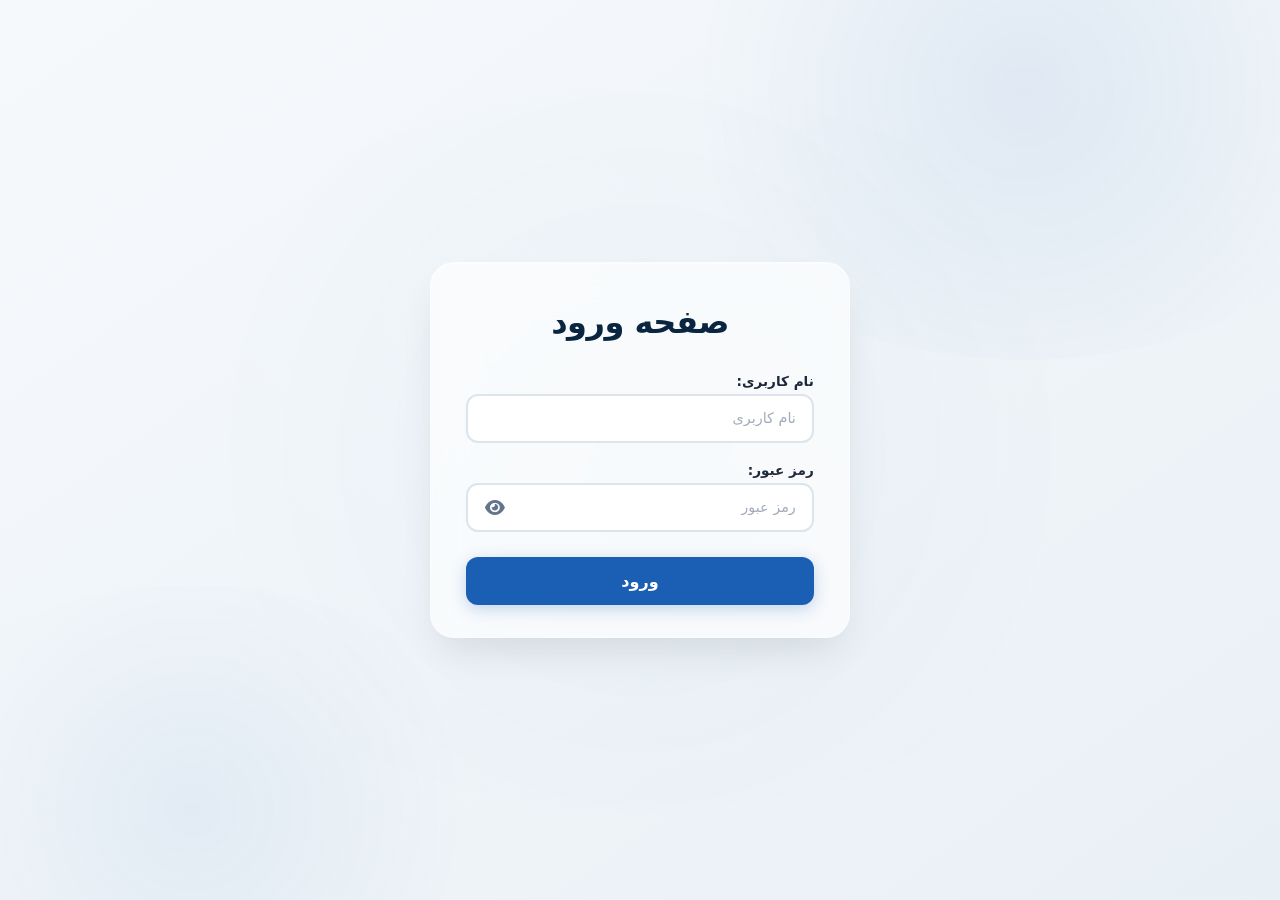
==== index.html @ 11a48a51 "Initial commit" ====
<html lang="fa" dir="rtl">
  <head>
    <meta charset="UTF-8" />
    <meta name="viewport" content="width=device-width, initial-scale=1.0" />
    <title>پنل لاگین</title>
    <link
      rel="stylesheet"
      href="https://cdnjs.cloudflare.com/ajax/libs/font-awesome/6.5.1/css/all.min.css"
    />

    <link rel="stylesheet" href="./style.css" />
  </head>
  <body>
    <div class="login-container">
      <div class="login-card">
        <!-- ===== هدر ===== -->
        <div class="login-header">
          <h1>صفحه ورود</h1>
        </div>
        <!-- <div
            class="divider"
            style="
              width: 100%;
              height: 2px;
              background: var(--border-color);
              margin: 0.8rem 0 1.5rem 0;
              border-radius: 4px;
              position: relative;
            "
          ></div> -->
        <form class="login-form" id="loginForm" novalidate>
          <div class="form-group">
            <label for="username">نام کاربری:</label>

            <div class="input-wrapper">
              <input
                type="text"
                placeholder="نام کاربری"
                id="username"
                autocomplete="current-password"
                required
              />
              <!-- حداقل و حداکثر  برای نام کار بری هنوز تعریف نشده -->
            </div>
            <div class="form-error" id="usernameError">
              <span>لطفاً نام کاربری را وارد کنید</span>
            </div>
          </div>
          <div class="form-group">
            <label for="password">رمز عبور:</label>
            <div class="input-wrapper">
              <input
                type="password"
                name="password"
                id="password"
                placeholder="رمز عبور"
                autocomplete="current-password"
                required
              />
              <button
                type="button"
                class="toggle-password"
                id="togglePassword"
                title="نمایش/مخفی کردن رمز"
                aria-label="نمایش یا مخفی کردن رمز عبور"
              >
                <i class="fas fa-eye"></i>
              </button>
            </div>
            <div class="form-error" id="passwordError">
              <span>لطفاً رمز عبور را وارد کنید</span>
            </div>
          </div>
          <button type="submit" class="btn btn-primary" id="loginBtn">
            ورود
          </button>
        </form>
      </div>
    </div>

    <div id="toast" class="toast">
      <span id="toastMessage">عملیات موفق</span>
    </div>
    <script src="./script.js"></script>
  </body>
</html>
---- style.css ----
/* ============================================================ */
/* ===== VARIABLES (همان تم داشبورد) ===== */
/* ============================================================ */
:root {
    --bg-primary: #f6f9fc;
    --bg-secondary: #e9f0f5;
    --bg-card: rgba(255, 255, 255, 0.85);
    --text-primary: #0a2540;
    --text-secondary: #1e293b;
    --text-muted: #64748b;
    --border-color: rgba(255, 255, 255, 0.5);
    --shadow: 0 20px 40px -12px rgba(0, 20, 40, 0.1);
    --shadow-hover: 0 24px 48px -12px rgba(0, 20, 40, 0.15);
    --input-bg: white;
    --input-border: #dce4ec;
    --row-hover: #e8f0fa;
    --badge-color: #1a5fb4;
    --error-bg: #fee2e2;
    --error-color: #dc2626;
    --toast-bg: #0a2540;
    --primary-color: #1a5fb4;
    --primary-hover: #0e4a92;
    --transition: all 0.3s ease;
    --glass-bg: rgba(255, 255, 255, 0.65);
    --glass-border: rgba(255, 255, 255, 0.3);
    --radius: 24px;
    --radius-sm: 12px;
}

/* ============================================================ */
/* ===== RESET & BASE ===== */
/* ============================================================ */
* {
    margin: 0;
    padding: 0;
    box-sizing: border-box;
    font-family: "Segoe UI", "Tahoma", system-ui, -apple-system, sans-serif;
}

body {
    background: linear-gradient(145deg, var(--bg-primary) 0%, var(--bg-secondary) 100%);
    min-height: 100vh;
    display: flex;
    align-items: center;
    justify-content: center;
    padding: 1rem;
    position: relative;
    overflow: hidden;
}

/* ============================================================ */
/* ===== پس‌زمینه با دایره‌های محو (شیشه‌ای) ===== */
/* ============================================================ */

/* دایره بزرگ بالا-راست */
body::before {
    content: '';
    position: fixed;
    top: -20%;
    right: -10%;
    width: 60%;
    height: 60%;
    background: radial-gradient(circle, rgba(26, 95, 180, 0.08) 0%, transparent 70%);
    border-radius: 50%;
    pointer-events: none;
    z-index: 0;
    animation: floatBubble 8s ease-in-out infinite;
}

/* دایره کوچک پایین-چپ */
body::after {
    content: '';
    position: fixed;
    bottom: -15%;
    left: -10%;
    width: 50%;
    height: 50%;
    background: radial-gradient(circle, rgba(26, 95, 180, 0.06) 0%, transparent 70%);
    border-radius: 50%;
    pointer-events: none;
    z-index: 0;
    animation: floatBubble 10s ease-in-out infinite reverse;
}

/* دایره سوم (میانی - برای عمق بیشتر) */
.bubble-3 {
    position: fixed;
    top: 50%;
    left: 50%;
    transform: translate(-50%, -50%);
    width: 80%;
    height: 80%;
    background: radial-gradient(circle, rgba(26, 95, 180, 0.03) 0%, transparent 70%);
    border-radius: 50%;
    pointer-events: none;
    z-index: 0;
    animation: floatBubble 12s ease-in-out infinite alternate;
}

/* انیمیشن شناور شدن حباب‌ها */
@keyframes floatBubble {
    0% {
        transform: translate(0, 0) scale(1);
    }
    33% {
        transform: translate(20px, -30px) scale(1.05);
    }
    66% {
        transform: translate(-20px, 20px) scale(0.95);
    }
    100% {
        transform: translate(10px, -10px) scale(1.02);
    }
}

/* ============================================================ */
/* ===== کانتینر لاگین ===== */
/* ============================================================ */
.login-container {
    width: 100%;
    max-width: 420px;
    position: relative;
    z-index: 1;
    animation: slideUp 0.6s cubic-bezier(0.22, 1, 0.36, 1);
}

@keyframes slideUp {
    0% {
        opacity: 0;
        transform: translateY(40px) scale(0.96);
    }
    100% {
        opacity: 1;
        transform: translateY(0) scale(1);
    }
}

/* ============================================================ */
/* ===== کارت لاگین (شیشه‌ای) ===== */
/* ============================================================ */
.login-card {
    background: var(--glass-bg);
    backdrop-filter: blur(24px);
    -webkit-backdrop-filter: blur(24px);
    border-radius: var(--radius);
    padding: 2.5rem 2.2rem 2rem;
    box-shadow: 
        0 20px 40px -12px rgba(0, 20, 40, 0.12),
        inset 0 1px 0 rgba(255, 255, 255, 0.5);
    border: 1px solid var(--glass-border);
    transition: var(--transition);
}

.login-card:hover {
    box-shadow: 
        0 24px 48px -12px rgba(0, 20, 40, 0.18),
        inset 0 1px 0 rgba(255, 255, 255, 0.6);
    transform: translateY(-2px);
}

/* ============================================================ */
/* ===== هدر ===== */
/* ============================================================ */
.login-header {
    text-align: center;
    margin-bottom: 2rem;
}

.login-header h1 {
    font-size: 2rem;
    font-weight: 700;
    color: var(--text-primary);
    margin-bottom: 0.6rem;
    letter-spacing: -0.5px;
}

/* ===== خط جداکننده زیر تیتر ===== */
.divider {
    width: 50px;
    height: 3.5px;
    background: linear-gradient(90deg, var(--badge-color), var(--primary-color));
    margin: 0 auto 0.8rem auto;
    border-radius: 4px;
    transition: var(--transition);
}

/* ===== زیرنویس ===== */
.login-subtitle {
    color: var(--text-muted);
    font-size: 0.9rem;
    font-weight: 400;
    line-height: 1.6;
}

/* ============================================================ */
/* ===== فرم ===== */
/* ============================================================ */
.login-form {
    display: flex;
    flex-direction: column;
    gap: 1.2rem;
}

/* ===== گروه فیلدها ===== */
.form-group {
    display: flex;
    flex-direction: column;
    gap: 0.3rem;
}

.form-group label {
    font-weight: 600;
    font-size: 0.85rem;
    color: var(--text-secondary);
}

/* ===== کانتینر ورودی ===== */
.input-wrapper {
    position: relative;
    display: flex;
    align-items: center;
}

.input-wrapper input {
    width: 100%;
    padding: 0.85rem 1rem;
    padding-left: 3.2rem;
    border-radius: var(--radius-sm);
    border: 2px solid var(--input-border);
    background: var(--input-bg);
    font-size: 0.95rem;
    color: var(--text-primary);
    transition: var(--transition);
    direction: rtl;
}

.input-wrapper input:focus {
    outline: none;
    border-color: var(--badge-color);
    box-shadow: 0 0 0 4px rgba(26, 95, 180, 0.1);
}

.input-wrapper input::placeholder {
    color: var(--text-muted);
    font-size: 0.9rem;
    opacity: 0.6;
}

.input-wrapper input.error {
    border-color: var(--error-color);
    background: var(--error-bg);
}

.input-wrapper input.error:focus {
    box-shadow: 0 0 0 4px rgba(220, 38, 38, 0.1);
}

/* ===== دکمه نمایش رمز (چشم) ===== */
.toggle-password {
    position: absolute;
    left: 0.8rem;
    background: none;
    border: none;
    color: var(--text-muted);
    cursor: pointer;
    font-size: 1.1rem;
    transition: var(--transition);
    padding: 6px;
    display: flex;
    align-items: center;
    justify-content: center;
    border-radius: 8px;
}

.toggle-password:hover {
    color: var(--badge-color);
    background: rgba(26, 95, 180, 0.06);
}

.toggle-password:active {
    transform: scale(0.9);
}

/* ===== خطاهای فیلد ===== */
.form-error {
    color: var(--error-color);
    font-size: 0.75rem;
    display: none;
    padding-right: 0.5rem;
    margin-top: 0.1rem;
}

.form-error.show {
    display: block;
}

/* ============================================================ */
/* ===== دکمه لاگین ===== */
/* ============================================================ */
.btn {
    padding: 0.9rem 1.8rem;
    border-radius: var(--radius-sm);
    border: none;
    font-weight: 700;
    font-size: 1rem;
    cursor: pointer;
    transition: all 0.3s cubic-bezier(0.4, 0, 0.2, 1);
    width: 100%;
    margin-top: 0.4rem;
    position: relative;
    overflow: hidden;
}

.btn-primary {
    background: var(--primary-color);
    color: white;
    box-shadow: 0 4px 16px rgba(26, 95, 180, 0.25);
}

.btn-primary::before {
    content: '';
    position: absolute;
    top: 0;
    left: 0;
    right: 0;
    bottom: 0;
    background: var(--primary-hover);
    opacity: 0;
    transition: var(--transition);
    border-radius: var(--radius-sm);
}

.btn-primary:hover::before {
    opacity: 1;
}

.btn-primary:hover {
    transform: translateY(-2px);
    box-shadow: 0 8px 28px rgba(26, 95, 180, 0.35);
}

.btn-primary:active {
    transform: scale(0.97);
}

.btn-primary:disabled {
    opacity: 0.7;
    cursor: not-allowed;
    transform: none !important;
}

.btn-primary .btn-text {
    position: relative;
    z-index: 1;
}

/* ===== حالت لودینگ ===== */
.btn-primary .spinner {
    display: none;
    width: 22px;
    height: 22px;
    border: 2.5px solid rgba(255, 255, 255, 0.3);
    border-top-color: white;
    border-radius: 50%;
    animation: spin 0.7s linear infinite;
    position: relative;
    z-index: 1;
}

.btn-primary.loading .spinner {
    display: inline-block;
}

.btn-primary.loading .btn-text {
    display: none;
}

@keyframes spin {
    to {
        transform: rotate(360deg);
    }
}

/* ============================================================ */
/* ===== TOAST (اعلان) ===== */
/* ============================================================ */
.toast {
    position: fixed;
    bottom: 2rem;
    right: 2rem;
    left: 2rem;
    max-width: 420px;
    margin: 0 auto;
    background: var(--toast-bg);
    color: white;
    padding: 0.85rem 1.8rem;
    border-radius: var(--radius-sm);
    box-shadow: 0 10px 30px rgba(0, 0, 0, 0.2);
    font-weight: 500;
    opacity: 0;
    transform: translateY(20px) scale(0.95);
    transition: all 0.4s cubic-bezier(0.22, 1, 0.36, 1);
    pointer-events: none;
    z-index: 999;
    text-align: center;
    font-size: 0.95rem;
}

.toast.show {
    opacity: 1;
    transform: translateY(0) scale(1);
    pointer-events: auto;
}

.toast.error {
    background: #b91c1c;
}

.toast.success {
    background: #16a34a;
}

/* ============================================================ */
/* ===== RESPONSIVE ===== */
/* ============================================================ */

/* ===== تبلت و موبایل بزرگ (تا 768px) ===== */
@media (max-width: 768px) {
    .login-container {
        max-width: 380px;
    }

    .login-card {
        padding: 2rem 1.8rem 1.8rem;
        border-radius: 20px;
    }

    .login-header h1 {
        font-size: 1.7rem;
    }

    .login-subtitle {
        font-size: 0.85rem;
    }

    .input-wrapper input {
        padding: 0.75rem 0.9rem;
        padding-left: 3rem;
        font-size: 0.9rem;
    }

    .btn {
        padding: 0.8rem 1.4rem;
        font-size: 0.95rem;
    }
}

/* ===== موبایل متوسط (تا 480px) ===== */
@media (max-width: 480px) {
    body {
        padding: 0.8rem;
    }

    .login-container {
        max-width: 100%;
        padding: 0 0.5rem;
    }

    .login-card {
        padding: 1.6rem 1.2rem 1.4rem;
        border-radius: 18px;
        backdrop-filter: blur(16px);
        -webkit-backdrop-filter: blur(16px);
    }

    .login-header h1 {
        font-size: 1.5rem;
    }

    .divider {
        width: 40px;
        height: 3px;
    }

    .login-subtitle {
        font-size: 0.8rem;
    }

    .form-group label {
        font-size: 0.8rem;
    }

    .input-wrapper input {
        padding: 0.7rem 0.8rem;
        padding-left: 2.8rem;
        font-size: 0.85rem;
        border-radius: 10px;
    }

    .input-wrapper input::placeholder {
        font-size: 0.8rem;
    }

    .toggle-password {
        left: 0.6rem;
        font-size: 1rem;
        padding: 4px;
    }

    .btn {
        padding: 0.7rem 1.2rem;
        font-size: 0.9rem;
        border-radius: 10px;
    }

    .form-error {
        font-size: 0.7rem;
    }

    .toast {
        font-size: 0.85rem;
        padding: 0.7rem 1.2rem;
        bottom: 1rem;
        right: 1rem;
        left: 1rem;
        border-radius: 10px;
    }
}

/* ===== موبایل کوچک (تا 380px) ===== */
@media (max-width: 380px) {
    .login-card {
        padding: 1.2rem 0.8rem 1.2rem;
        border-radius: 14px;
    }

    .login-header h1 {
        font-size: 1.3rem;
    }

    .login-header {
        margin-bottom: 1.4rem;
    }

    .login-subtitle {
        font-size: 0.75rem;
    }

    .form-group {
        gap: 0.2rem;
    }

    .form-group label {
        font-size: 0.75rem;
    }

    .input-wrapper input {
        padding: 0.6rem 0.7rem;
        padding-left: 2.5rem;
        font-size: 0.8rem;
        border-radius: 8px;
    }

    .toggle-password {
        left: 0.5rem;
        font-size: 0.9rem;
    }

    .btn {
        padding: 0.6rem 1rem;
        font-size: 0.85rem;
        border-radius: 8px;
    }

    .login-form {
        gap: 0.9rem;
    }

    .toast {
        font-size: 0.8rem;
        padding: 0.6rem 1rem;
        bottom: 0.8rem;
        right: 0.8rem;
        left: 0.8rem;
        border-radius: 8px;
    }
}

/* ============================================================ */
/* ===== پشتیبانی از مرورگرهای قدیمی ===== */
/* ============================================================ */
@supports not (backdrop-filter: blur(24px)) {
    .login-card {
        background: var(--bg-card);
        backdrop-filter: none;
        -webkit-backdrop-filter: none;
    }
}

/* ============================================================ */
/* ===== نمایش/مخفی کردن اسکرول‌بار ===== */
/* ============================================================ */
::-webkit-scrollbar {
    width: 6px;
}

::-webkit-scrollbar-track {
    background: var(--bg-secondary);
    border-radius: 10px;
}

::-webkit-scrollbar-thumb {
    background: var(--badge-color);
    border-radius: 10px;
    opacity: 0.5;
}

::-webkit-scrollbar-thumb:hover {
    opacity: 1;
}
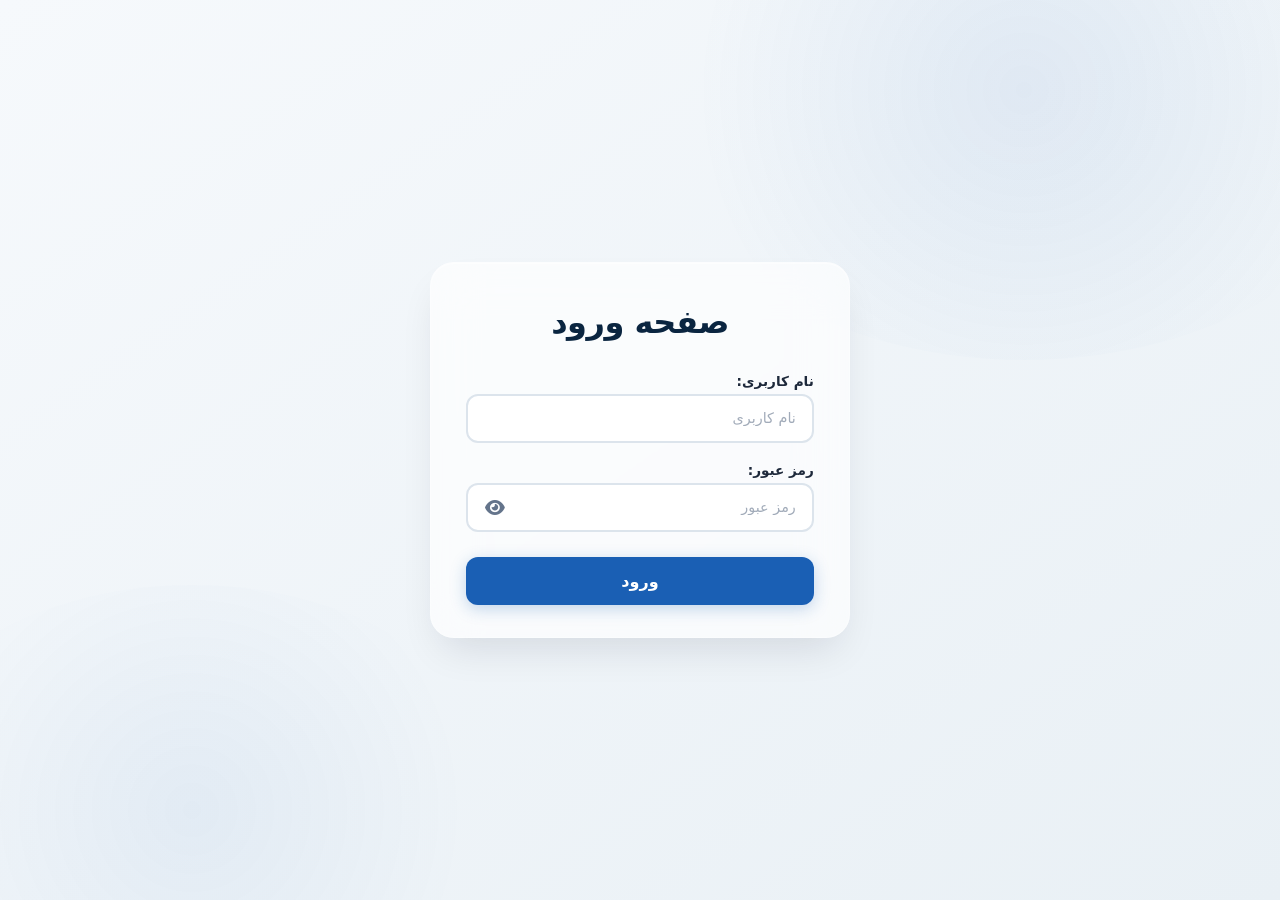
==== commit 0a9db1f7: "رفع مشکلات لاگین و اضافه کردن Route Guard" ====
--- a/index.html
+++ b/index.html
@@ -37,7 +37,7 @@
                 type="text"
                 placeholder="نام کاربری"
                 id="username"
-                autocomplete="current-password"
+                autocomplete="username"
                 required
               />
               <!-- حداقل و حداکثر  برای نام کار بری هنوز تعریف نشده -->
--- a/style.css
+++ b/style.css
@@ -2,50 +2,59 @@
 /* ===== VARIABLES (همان تم داشبورد) ===== */
 /* ============================================================ */
 :root {
-    --bg-primary: #f6f9fc;
-    --bg-secondary: #e9f0f5;
-    --bg-card: rgba(255, 255, 255, 0.85);
-    --text-primary: #0a2540;
-    --text-secondary: #1e293b;
-    --text-muted: #64748b;
-    --border-color: rgba(255, 255, 255, 0.5);
-    --shadow: 0 20px 40px -12px rgba(0, 20, 40, 0.1);
-    --shadow-hover: 0 24px 48px -12px rgba(0, 20, 40, 0.15);
-    --input-bg: white;
-    --input-border: #dce4ec;
-    --row-hover: #e8f0fa;
-    --badge-color: #1a5fb4;
-    --error-bg: #fee2e2;
-    --error-color: #dc2626;
-    --toast-bg: #0a2540;
-    --primary-color: #1a5fb4;
-    --primary-hover: #0e4a92;
-    --transition: all 0.3s ease;
-    --glass-bg: rgba(255, 255, 255, 0.65);
-    --glass-border: rgba(255, 255, 255, 0.3);
-    --radius: 24px;
-    --radius-sm: 12px;
+  --bg-primary: #f6f9fc;
+  --bg-secondary: #e9f0f5;
+  --bg-card: rgba(255, 255, 255, 0.85);
+  --text-primary: #0a2540;
+  --text-secondary: #1e293b;
+  --text-muted: #64748b;
+  --border-color: rgba(255, 255, 255, 0.5);
+  --shadow: 0 20px 40px -12px rgba(0, 20, 40, 0.1);
+  --shadow-hover: 0 24px 48px -12px rgba(0, 20, 40, 0.15);
+  --input-bg: white;
+  --input-border: #dce4ec;
+  --row-hover: #e8f0fa;
+  --badge-color: #1a5fb4;
+  --error-bg: #fee2e2;
+  --error-color: #dc2626;
+  --toast-bg: #0a2540;
+  --primary-color: #1a5fb4;
+  --primary-hover: #0e4a92;
+  --transition: all 0.3s ease;
+  --glass-bg: rgba(255, 255, 255, 0.65);
+  --glass-border: rgba(255, 255, 255, 0.3);
+  --radius: 24px;
+  --radius-sm: 12px;
 }
 
 /* ============================================================ */
 /* ===== RESET & BASE ===== */
 /* ============================================================ */
 * {
-    margin: 0;
-    padding: 0;
-    box-sizing: border-box;
-    font-family: "Segoe UI", "Tahoma", system-ui, -apple-system, sans-serif;
+  margin: 0;
+  padding: 0;
+  box-sizing: border-box;
+  font-family:
+    "Segoe UI",
+    "Tahoma",
+    system-ui,
+    -apple-system,
+    sans-serif;
 }
 
 body {
-    background: linear-gradient(145deg, var(--bg-primary) 0%, var(--bg-secondary) 100%);
-    min-height: 100vh;
-    display: flex;
-    align-items: center;
-    justify-content: center;
-    padding: 1rem;
-    position: relative;
-    overflow: hidden;
+  background: linear-gradient(
+    145deg,
+    var(--bg-primary) 0%,
+    var(--bg-secondary) 100%
+  );
+  min-height: 100vh;
+  display: flex;
+  align-items: center;
+  justify-content: center;
+  padding: 1rem;
+  position: relative;
+  overflow: hidden;
 }
 
 /* ============================================================ */
@@ -54,370 +63,382 @@
 
 /* دایره بزرگ بالا-راست */
 body::before {
-    content: '';
-    position: fixed;
-    top: -20%;
-    right: -10%;
-    width: 60%;
-    height: 60%;
-    background: radial-gradient(circle, rgba(26, 95, 180, 0.08) 0%, transparent 70%);
-    border-radius: 50%;
-    pointer-events: none;
-    z-index: 0;
-    animation: floatBubble 8s ease-in-out infinite;
+  content: "";
+  position: fixed;
+  top: -20%;
+  right: -10%;
+  width: 60%;
+  height: 60%;
+  background: radial-gradient(
+    circle,
+    rgba(26, 95, 180, 0.08) 0%,
+    transparent 70%
+  );
+  border-radius: 50%;
+  pointer-events: none;
+  z-index: 0;
+  animation: floatBubble 8s ease-in-out infinite;
 }
 
 /* دایره کوچک پایین-چپ */
 body::after {
-    content: '';
-    position: fixed;
-    bottom: -15%;
-    left: -10%;
-    width: 50%;
-    height: 50%;
-    background: radial-gradient(circle, rgba(26, 95, 180, 0.06) 0%, transparent 70%);
-    border-radius: 50%;
-    pointer-events: none;
-    z-index: 0;
-    animation: floatBubble 10s ease-in-out infinite reverse;
+  content: "";
+  position: fixed;
+  bottom: -15%;
+  left: -10%;
+  width: 50%;
+  height: 50%;
+  background: radial-gradient(
+    circle,
+    rgba(26, 95, 180, 0.06) 0%,
+    transparent 70%
+  );
+  border-radius: 50%;
+  pointer-events: none;
+  z-index: 0;
+  animation: floatBubble 10s ease-in-out infinite reverse;
 }
 
 /* دایره سوم (میانی - برای عمق بیشتر) */
 .bubble-3 {
-    position: fixed;
-    top: 50%;
-    left: 50%;
-    transform: translate(-50%, -50%);
-    width: 80%;
-    height: 80%;
-    background: radial-gradient(circle, rgba(26, 95, 180, 0.03) 0%, transparent 70%);
-    border-radius: 50%;
-    pointer-events: none;
-    z-index: 0;
-    animation: floatBubble 12s ease-in-out infinite alternate;
+  position: fixed;
+  top: 50%;
+  left: 50%;
+  transform: translate(-50%, -50%);
+  width: 80%;
+  height: 80%;
+  background: radial-gradient(
+    circle,
+    rgba(26, 95, 180, 0.03) 0%,
+    transparent 70%
+  );
+  border-radius: 50%;
+  pointer-events: none;
+  z-index: 0;
+  animation: floatBubble 12s ease-in-out infinite alternate;
 }
 
 /* انیمیشن شناور شدن حباب‌ها */
 @keyframes floatBubble {
-    0% {
-        transform: translate(0, 0) scale(1);
-    }
-    33% {
-        transform: translate(20px, -30px) scale(1.05);
-    }
-    66% {
-        transform: translate(-20px, 20px) scale(0.95);
-    }
-    100% {
-        transform: translate(10px, -10px) scale(1.02);
-    }
+  0% {
+    transform: translate(0, 0) scale(1);
+  }
+  33% {
+    transform: translate(20px, -30px) scale(1.05);
+  }
+  66% {
+    transform: translate(-20px, 20px) scale(0.95);
+  }
+  100% {
+    transform: translate(10px, -10px) scale(1.02);
+  }
 }
 
 /* ============================================================ */
 /* ===== کانتینر لاگین ===== */
 /* ============================================================ */
 .login-container {
-    width: 100%;
-    max-width: 420px;
-    position: relative;
-    z-index: 1;
-    animation: slideUp 0.6s cubic-bezier(0.22, 1, 0.36, 1);
+  width: 100%;
+  max-width: 420px;
+  position: relative;
+  z-index: 1;
+  animation: slideUp 0.6s cubic-bezier(0.22, 1, 0.36, 1);
 }
 
 @keyframes slideUp {
-    0% {
-        opacity: 0;
-        transform: translateY(40px) scale(0.96);
-    }
-    100% {
-        opacity: 1;
-        transform: translateY(0) scale(1);
-    }
+  0% {
+    opacity: 0;
+    transform: translateY(40px) scale(0.96);
+  }
+  100% {
+    opacity: 1;
+    transform: translateY(0) scale(1);
+  }
 }
 
 /* ============================================================ */
 /* ===== کارت لاگین (شیشه‌ای) ===== */
 /* ============================================================ */
 .login-card {
-    background: var(--glass-bg);
-    backdrop-filter: blur(24px);
-    -webkit-backdrop-filter: blur(24px);
-    border-radius: var(--radius);
-    padding: 2.5rem 2.2rem 2rem;
-    box-shadow: 
-        0 20px 40px -12px rgba(0, 20, 40, 0.12),
-        inset 0 1px 0 rgba(255, 255, 255, 0.5);
-    border: 1px solid var(--glass-border);
-    transition: var(--transition);
+  background: var(--glass-bg);
+  backdrop-filter: blur(24px);
+  -webkit-backdrop-filter: blur(24px);
+  border-radius: var(--radius);
+  padding: 2.5rem 2.2rem 2rem;
+  box-shadow:
+    0 20px 40px -12px rgba(0, 20, 40, 0.12),
+    inset 0 1px 0 rgba(255, 255, 255, 0.5);
+  border: 1px solid var(--glass-border);
+  transition: var(--transition);
 }
 
 .login-card:hover {
-    box-shadow: 
-        0 24px 48px -12px rgba(0, 20, 40, 0.18),
-        inset 0 1px 0 rgba(255, 255, 255, 0.6);
-    transform: translateY(-2px);
+  box-shadow:
+    0 24px 48px -12px rgba(0, 20, 40, 0.18),
+    inset 0 1px 0 rgba(255, 255, 255, 0.6);
+  transform: translateY(-2px);
 }
 
 /* ============================================================ */
 /* ===== هدر ===== */
 /* ============================================================ */
 .login-header {
-    text-align: center;
-    margin-bottom: 2rem;
+  text-align: center;
+  margin-bottom: 2rem;
 }
 
 .login-header h1 {
-    font-size: 2rem;
-    font-weight: 700;
-    color: var(--text-primary);
-    margin-bottom: 0.6rem;
-    letter-spacing: -0.5px;
+  font-size: 2rem;
+  font-weight: 700;
+  color: var(--text-primary);
+  margin-bottom: 0.6rem;
+  letter-spacing: -0.5px;
 }
 
 /* ===== خط جداکننده زیر تیتر ===== */
 .divider {
-    width: 50px;
-    height: 3.5px;
-    background: linear-gradient(90deg, var(--badge-color), var(--primary-color));
-    margin: 0 auto 0.8rem auto;
-    border-radius: 4px;
-    transition: var(--transition);
+  width: 50px;
+  height: 3.5px;
+  background: linear-gradient(90deg, var(--badge-color), var(--primary-color));
+  margin: 0 auto 0.8rem auto;
+  border-radius: 4px;
+  transition: var(--transition);
 }
 
 /* ===== زیرنویس ===== */
 .login-subtitle {
-    color: var(--text-muted);
-    font-size: 0.9rem;
-    font-weight: 400;
-    line-height: 1.6;
+  color: var(--text-muted);
+  font-size: 0.9rem;
+  font-weight: 400;
+  line-height: 1.6;
 }
 
 /* ============================================================ */
 /* ===== فرم ===== */
 /* ============================================================ */
 .login-form {
-    display: flex;
-    flex-direction: column;
-    gap: 1.2rem;
+  display: flex;
+  flex-direction: column;
+  gap: 1.2rem;
 }
 
 /* ===== گروه فیلدها ===== */
 .form-group {
-    display: flex;
-    flex-direction: column;
-    gap: 0.3rem;
+  display: flex;
+  flex-direction: column;
+  gap: 0.3rem;
 }
 
 .form-group label {
-    font-weight: 600;
-    font-size: 0.85rem;
-    color: var(--text-secondary);
+  font-weight: 600;
+  font-size: 0.85rem;
+  color: var(--text-secondary);
 }
 
 /* ===== کانتینر ورودی ===== */
 .input-wrapper {
-    position: relative;
-    display: flex;
-    align-items: center;
+  position: relative;
+  display: flex;
+  align-items: center;
 }
 
 .input-wrapper input {
-    width: 100%;
-    padding: 0.85rem 1rem;
-    padding-left: 3.2rem;
-    border-radius: var(--radius-sm);
-    border: 2px solid var(--input-border);
-    background: var(--input-bg);
-    font-size: 0.95rem;
-    color: var(--text-primary);
-    transition: var(--transition);
-    direction: rtl;
+  width: 100%;
+  padding: 0.85rem 1rem;
+  padding-left: 3.2rem;
+  border-radius: var(--radius-sm);
+  border: 2px solid var(--input-border);
+  background: var(--input-bg);
+  font-size: 0.95rem;
+  color: var(--text-primary);
+  transition: var(--transition);
+  direction: rtl;
 }
 
 .input-wrapper input:focus {
-    outline: none;
-    border-color: var(--badge-color);
-    box-shadow: 0 0 0 4px rgba(26, 95, 180, 0.1);
+  outline: none;
+  border-color: var(--badge-color);
+  box-shadow: 0 0 0 4px rgba(26, 95, 180, 0.1);
 }
 
 .input-wrapper input::placeholder {
-    color: var(--text-muted);
-    font-size: 0.9rem;
-    opacity: 0.6;
+  color: var(--text-muted);
+  font-size: 0.9rem;
+  opacity: 0.6;
 }
 
 .input-wrapper input.error {
-    border-color: var(--error-color);
-    background: var(--error-bg);
+  border-color: var(--error-color);
+  background: var(--error-bg);
 }
 
 .input-wrapper input.error:focus {
-    box-shadow: 0 0 0 4px rgba(220, 38, 38, 0.1);
+  box-shadow: 0 0 0 4px rgba(220, 38, 38, 0.1);
 }
 
 /* ===== دکمه نمایش رمز (چشم) ===== */
 .toggle-password {
-    position: absolute;
-    left: 0.8rem;
-    background: none;
-    border: none;
-    color: var(--text-muted);
-    cursor: pointer;
-    font-size: 1.1rem;
-    transition: var(--transition);
-    padding: 6px;
-    display: flex;
-    align-items: center;
-    justify-content: center;
-    border-radius: 8px;
+  position: absolute;
+  left: 0.8rem;
+  background: none;
+  border: none;
+  color: var(--text-muted);
+  cursor: pointer;
+  font-size: 1.1rem;
+  transition: var(--transition);
+  padding: 6px;
+  display: flex;
+  align-items: center;
+  justify-content: center;
+  border-radius: 8px;
 }
 
 .toggle-password:hover {
-    color: var(--badge-color);
-    background: rgba(26, 95, 180, 0.06);
+  color: var(--badge-color);
+  background: rgba(26, 95, 180, 0.06);
 }
 
 .toggle-password:active {
-    transform: scale(0.9);
+  transform: scale(0.9);
 }
 
 /* ===== خطاهای فیلد ===== */
 .form-error {
-    color: var(--error-color);
-    font-size: 0.75rem;
-    display: none;
-    padding-right: 0.5rem;
-    margin-top: 0.1rem;
+  color: var(--error-color);
+  font-size: 0.75rem;
+  display: none;
+  padding-right: 0.5rem;
+  margin-top: 0.1rem;
 }
 
 .form-error.show {
-    display: block;
+  display: block;
 }
 
 /* ============================================================ */
 /* ===== دکمه لاگین ===== */
 /* ============================================================ */
 .btn {
-    padding: 0.9rem 1.8rem;
-    border-radius: var(--radius-sm);
-    border: none;
-    font-weight: 700;
-    font-size: 1rem;
-    cursor: pointer;
-    transition: all 0.3s cubic-bezier(0.4, 0, 0.2, 1);
-    width: 100%;
-    margin-top: 0.4rem;
-    position: relative;
-    overflow: hidden;
+  padding: 0.9rem 1.8rem;
+  border-radius: var(--radius-sm);
+  border: none;
+  font-weight: 700;
+  font-size: 1rem;
+  cursor: pointer;
+  transition: all 0.3s cubic-bezier(0.4, 0, 0.2, 1);
+  width: 100%;
+  margin-top: 0.4rem;
+  position: relative;
+  overflow: hidden;
 }
 
 .btn-primary {
-    background: var(--primary-color);
-    color: white;
-    box-shadow: 0 4px 16px rgba(26, 95, 180, 0.25);
+  background: var(--primary-color);
+  color: white;
+  box-shadow: 0 4px 16px rgba(26, 95, 180, 0.25);
 }
 
 .btn-primary::before {
-    content: '';
-    position: absolute;
-    top: 0;
-    left: 0;
-    right: 0;
-    bottom: 0;
-    background: var(--primary-hover);
-    opacity: 0;
-    transition: var(--transition);
-    border-radius: var(--radius-sm);
+  content: "";
+  position: absolute;
+  top: 0;
+  left: 0;
+  right: 0;
+  bottom: 0;
+  background: var(--primary-hover);
+  opacity: 0;
+  transition: var(--transition);
+  border-radius: var(--radius-sm);
 }
 
 .btn-primary:hover::before {
-    opacity: 1;
+  opacity: 1;
 }
 
 .btn-primary:hover {
-    transform: translateY(-2px);
-    box-shadow: 0 8px 28px rgba(26, 95, 180, 0.35);
+  transform: translateY(-2px);
+  box-shadow: 0 8px 28px rgba(26, 95, 180, 0.35);
 }
 
 .btn-primary:active {
-    transform: scale(0.97);
+  transform: scale(0.97);
 }
 
 .btn-primary:disabled {
-    opacity: 0.7;
-    cursor: not-allowed;
-    transform: none !important;
+  opacity: 0.7;
+  cursor: not-allowed;
+  transform: none !important;
 }
 
 .btn-primary .btn-text {
-    position: relative;
-    z-index: 1;
+  position: relative;
+  z-index: 1;
 }
 
 /* ===== حالت لودینگ ===== */
 .btn-primary .spinner {
-    display: none;
-    width: 22px;
-    height: 22px;
-    border: 2.5px solid rgba(255, 255, 255, 0.3);
-    border-top-color: white;
-    border-radius: 50%;
-    animation: spin 0.7s linear infinite;
-    position: relative;
-    z-index: 1;
+  display: none;
+  width: 22px;
+  height: 22px;
+  border: 2.5px solid rgba(255, 255, 255, 0.3);
+  border-top-color: white;
+  border-radius: 50%;
+  animation: spin 0.7s linear infinite;
+  position: relative;
+  z-index: 1;
 }
 
 .btn-primary.loading .spinner {
-    display: inline-block;
+  display: inline-block;
 }
 
 .btn-primary.loading .btn-text {
-    display: none;
+  display: none;
 }
 
 @keyframes spin {
-    to {
-        transform: rotate(360deg);
-    }
+  to {
+    transform: rotate(360deg);
+  }
 }
 
 /* ============================================================ */
 /* ===== TOAST (اعلان) ===== */
 /* ============================================================ */
 .toast {
-    position: fixed;
-    bottom: 2rem;
-    right: 2rem;
-    left: 2rem;
-    max-width: 420px;
-    margin: 0 auto;
-    background: var(--toast-bg);
-    color: white;
-    padding: 0.85rem 1.8rem;
-    border-radius: var(--radius-sm);
-    box-shadow: 0 10px 30px rgba(0, 0, 0, 0.2);
-    font-weight: 500;
-    opacity: 0;
-    transform: translateY(20px) scale(0.95);
-    transition: all 0.4s cubic-bezier(0.22, 1, 0.36, 1);
-    pointer-events: none;
-    z-index: 999;
-    text-align: center;
-    font-size: 0.95rem;
+  position: fixed;
+  bottom: 2rem;
+  right: 2rem;
+  left: 2rem;
+  max-width: 420px;
+  margin: 0 auto;
+  background: var(--toast-bg);
+  color: white;
+  padding: 0.85rem 1.8rem;
+  border-radius: var(--radius-sm);
+  box-shadow: 0 10px 30px rgba(0, 0, 0, 0.2);
+  font-weight: 500;
+  opacity: 0;
+  transform: translateY(20px) scale(0.95);
+  transition: all 0.4s cubic-bezier(0.22, 1, 0.36, 1);
+  pointer-events: none;
+  z-index: 999;
+  text-align: center;
+  font-size: 0.95rem;
 }
 
 .toast.show {
-    opacity: 1;
-    transform: translateY(0) scale(1);
-    pointer-events: auto;
+  opacity: 1;
+  transform: translateY(0) scale(1);
+  pointer-events: auto;
 }
 
 .toast.error {
-    background: #b91c1c;
+  background: #b91c1c;
 }
 
 .toast.success {
-    background: #16a34a;
+  background: #16a34a;
 }
 
 /* ============================================================ */
@@ -426,195 +447,217 @@
 
 /* ===== تبلت و موبایل بزرگ (تا 768px) ===== */
 @media (max-width: 768px) {
-    .login-container {
-        max-width: 380px;
-    }
-
-    .login-card {
-        padding: 2rem 1.8rem 1.8rem;
-        border-radius: 20px;
-    }
-
-    .login-header h1 {
-        font-size: 1.7rem;
-    }
-
-    .login-subtitle {
-        font-size: 0.85rem;
-    }
-
-    .input-wrapper input {
-        padding: 0.75rem 0.9rem;
-        padding-left: 3rem;
-        font-size: 0.9rem;
-    }
-
-    .btn {
-        padding: 0.8rem 1.4rem;
-        font-size: 0.95rem;
-    }
+  .login-container {
+    max-width: 380px;
+  }
+
+  .login-card {
+    padding: 2rem 1.8rem 1.8rem;
+    border-radius: 20px;
+  }
+
+  .login-header h1 {
+    font-size: 1.7rem;
+  }
+
+  .login-subtitle {
+    font-size: 0.85rem;
+  }
+
+  .input-wrapper input {
+    padding: 0.75rem 0.9rem;
+    padding-left: 3rem;
+    font-size: 0.9rem;
+  }
+
+  .btn {
+    padding: 0.8rem 1.4rem;
+    font-size: 0.95rem;
+  }
 }
 
 /* ===== موبایل متوسط (تا 480px) ===== */
 @media (max-width: 480px) {
-    body {
-        padding: 0.8rem;
-    }
-
-    .login-container {
-        max-width: 100%;
-        padding: 0 0.5rem;
-    }
-
-    .login-card {
-        padding: 1.6rem 1.2rem 1.4rem;
-        border-radius: 18px;
-        backdrop-filter: blur(16px);
-        -webkit-backdrop-filter: blur(16px);
-    }
-
-    .login-header h1 {
-        font-size: 1.5rem;
-    }
-
-    .divider {
-        width: 40px;
-        height: 3px;
-    }
-
-    .login-subtitle {
-        font-size: 0.8rem;
-    }
-
-    .form-group label {
-        font-size: 0.8rem;
-    }
-
-    .input-wrapper input {
-        padding: 0.7rem 0.8rem;
-        padding-left: 2.8rem;
-        font-size: 0.85rem;
-        border-radius: 10px;
-    }
-
-    .input-wrapper input::placeholder {
-        font-size: 0.8rem;
-    }
-
-    .toggle-password {
-        left: 0.6rem;
-        font-size: 1rem;
-        padding: 4px;
-    }
-
-    .btn {
-        padding: 0.7rem 1.2rem;
-        font-size: 0.9rem;
-        border-radius: 10px;
-    }
-
-    .form-error {
-        font-size: 0.7rem;
-    }
-
-    .toast {
-        font-size: 0.85rem;
-        padding: 0.7rem 1.2rem;
-        bottom: 1rem;
-        right: 1rem;
-        left: 1rem;
-        border-radius: 10px;
-    }
+  body {
+    padding: 0.8rem;
+  }
+
+  .login-container {
+    max-width: 100%;
+    padding: 0 0.5rem;
+  }
+
+  .login-card {
+    padding: 1.6rem 1.2rem 1.4rem;
+    border-radius: 18px;
+    backdrop-filter: blur(16px);
+    -webkit-backdrop-filter: blur(16px);
+  }
+
+  .login-header h1 {
+    font-size: 1.5rem;
+  }
+
+  .divider {
+    width: 40px;
+    height: 3px;
+  }
+
+  .login-subtitle {
+    font-size: 0.8rem;
+  }
+
+  .form-group label {
+    font-size: 0.8rem;
+  }
+
+  .input-wrapper input {
+    padding: 0.7rem 0.8rem;
+    padding-left: 2.8rem;
+    font-size: 0.85rem;
+    border-radius: 10px;
+  }
+
+  .input-wrapper input::placeholder {
+    font-size: 0.8rem;
+  }
+
+  .toggle-password {
+    left: 0.6rem;
+    font-size: 1rem;
+    padding: 4px;
+  }
+
+  .btn {
+    padding: 0.7rem 1.2rem;
+    font-size: 0.9rem;
+    border-radius: 10px;
+  }
+
+  .form-error {
+    font-size: 0.7rem;
+  }
+
+  .toast {
+    font-size: 0.85rem;
+    padding: 0.7rem 1.2rem;
+    bottom: 1rem;
+    right: 1rem;
+    left: 1rem;
+    border-radius: 10px;
+  }
 }
 
 /* ===== موبایل کوچک (تا 380px) ===== */
 @media (max-width: 380px) {
-    .login-card {
-        padding: 1.2rem 0.8rem 1.2rem;
-        border-radius: 14px;
-    }
-
-    .login-header h1 {
-        font-size: 1.3rem;
-    }
-
-    .login-header {
-        margin-bottom: 1.4rem;
-    }
-
-    .login-subtitle {
-        font-size: 0.75rem;
-    }
-
-    .form-group {
-        gap: 0.2rem;
-    }
-
-    .form-group label {
-        font-size: 0.75rem;
-    }
-
-    .input-wrapper input {
-        padding: 0.6rem 0.7rem;
-        padding-left: 2.5rem;
-        font-size: 0.8rem;
-        border-radius: 8px;
-    }
-
-    .toggle-password {
-        left: 0.5rem;
-        font-size: 0.9rem;
-    }
-
-    .btn {
-        padding: 0.6rem 1rem;
-        font-size: 0.85rem;
-        border-radius: 8px;
-    }
-
-    .login-form {
-        gap: 0.9rem;
-    }
-
-    .toast {
-        font-size: 0.8rem;
-        padding: 0.6rem 1rem;
-        bottom: 0.8rem;
-        right: 0.8rem;
-        left: 0.8rem;
-        border-radius: 8px;
-    }
+  .login-card {
+    padding: 1.2rem 0.8rem 1.2rem;
+    border-radius: 14px;
+  }
+
+  .login-header h1 {
+    font-size: 1.3rem;
+  }
+
+  .login-header {
+    margin-bottom: 1.4rem;
+  }
+
+  .login-subtitle {
+    font-size: 0.75rem;
+  }
+
+  .form-group {
+    gap: 0.2rem;
+  }
+
+  .form-group label {
+    font-size: 0.75rem;
+  }
+
+  .input-wrapper input {
+    padding: 0.6rem 0.7rem;
+    padding-left: 2.5rem;
+    font-size: 0.8rem;
+    border-radius: 8px;
+  }
+
+  .toggle-password {
+    left: 0.5rem;
+    font-size: 0.9rem;
+  }
+
+  .btn {
+    padding: 0.6rem 1rem;
+    font-size: 0.85rem;
+    border-radius: 8px;
+  }
+
+  .login-form {
+    gap: 0.9rem;
+  }
+
+  .toast {
+    font-size: 0.8rem;
+    padding: 0.6rem 1rem;
+    bottom: 0.8rem;
+    right: 0.8rem;
+    left: 0.8rem;
+    border-radius: 8px;
+  }
 }
 
 /* ============================================================ */
 /* ===== پشتیبانی از مرورگرهای قدیمی ===== */
 /* ============================================================ */
 @supports not (backdrop-filter: blur(24px)) {
-    .login-card {
-        background: var(--bg-card);
-        backdrop-filter: none;
-        -webkit-backdrop-filter: none;
-    }
+  .login-card {
+    background: var(--bg-card);
+    backdrop-filter: none;
+    -webkit-backdrop-filter: none;
+  }
 }
 
 /* ============================================================ */
 /* ===== نمایش/مخفی کردن اسکرول‌بار ===== */
 /* ============================================================ */
 ::-webkit-scrollbar {
-    width: 6px;
+  width: 6px;
 }
 
 ::-webkit-scrollbar-track {
-    background: var(--bg-secondary);
-    border-radius: 10px;
+  background: var(--bg-secondary);
+  border-radius: 10px;
 }
 
 ::-webkit-scrollbar-thumb {
-    background: var(--badge-color);
-    border-radius: 10px;
-    opacity: 0.5;
+  background: var(--badge-color);
+  border-radius: 10px;
+  opacity: 0.5;
 }
 
 ::-webkit-scrollbar-thumb:hover {
-    opacity: 1;
-}
+  opacity: 1;
+}
+
+/* ✅ اضافه کنید این کدها به CSS شما: */
+
+/* خطاهای فیلد */
+.form-error {
+  color: #dc2626;
+  font-size: 0.75rem;
+  display: none; /* ← شروع مخفی است */
+  padding-right: 0.5rem;
+  margin-top: 0.1rem;
+  font-weight: 500;
+}
+
+.form-error.show {
+  display: block; /* ← فقط وقتی class "show" اضافه شود، نمایش پیدا کند */
+}
+
+/* دکمه غیرفعال */
+button:disabled {
+  opacity: 0.6;
+  cursor: not-allowed;
+}
